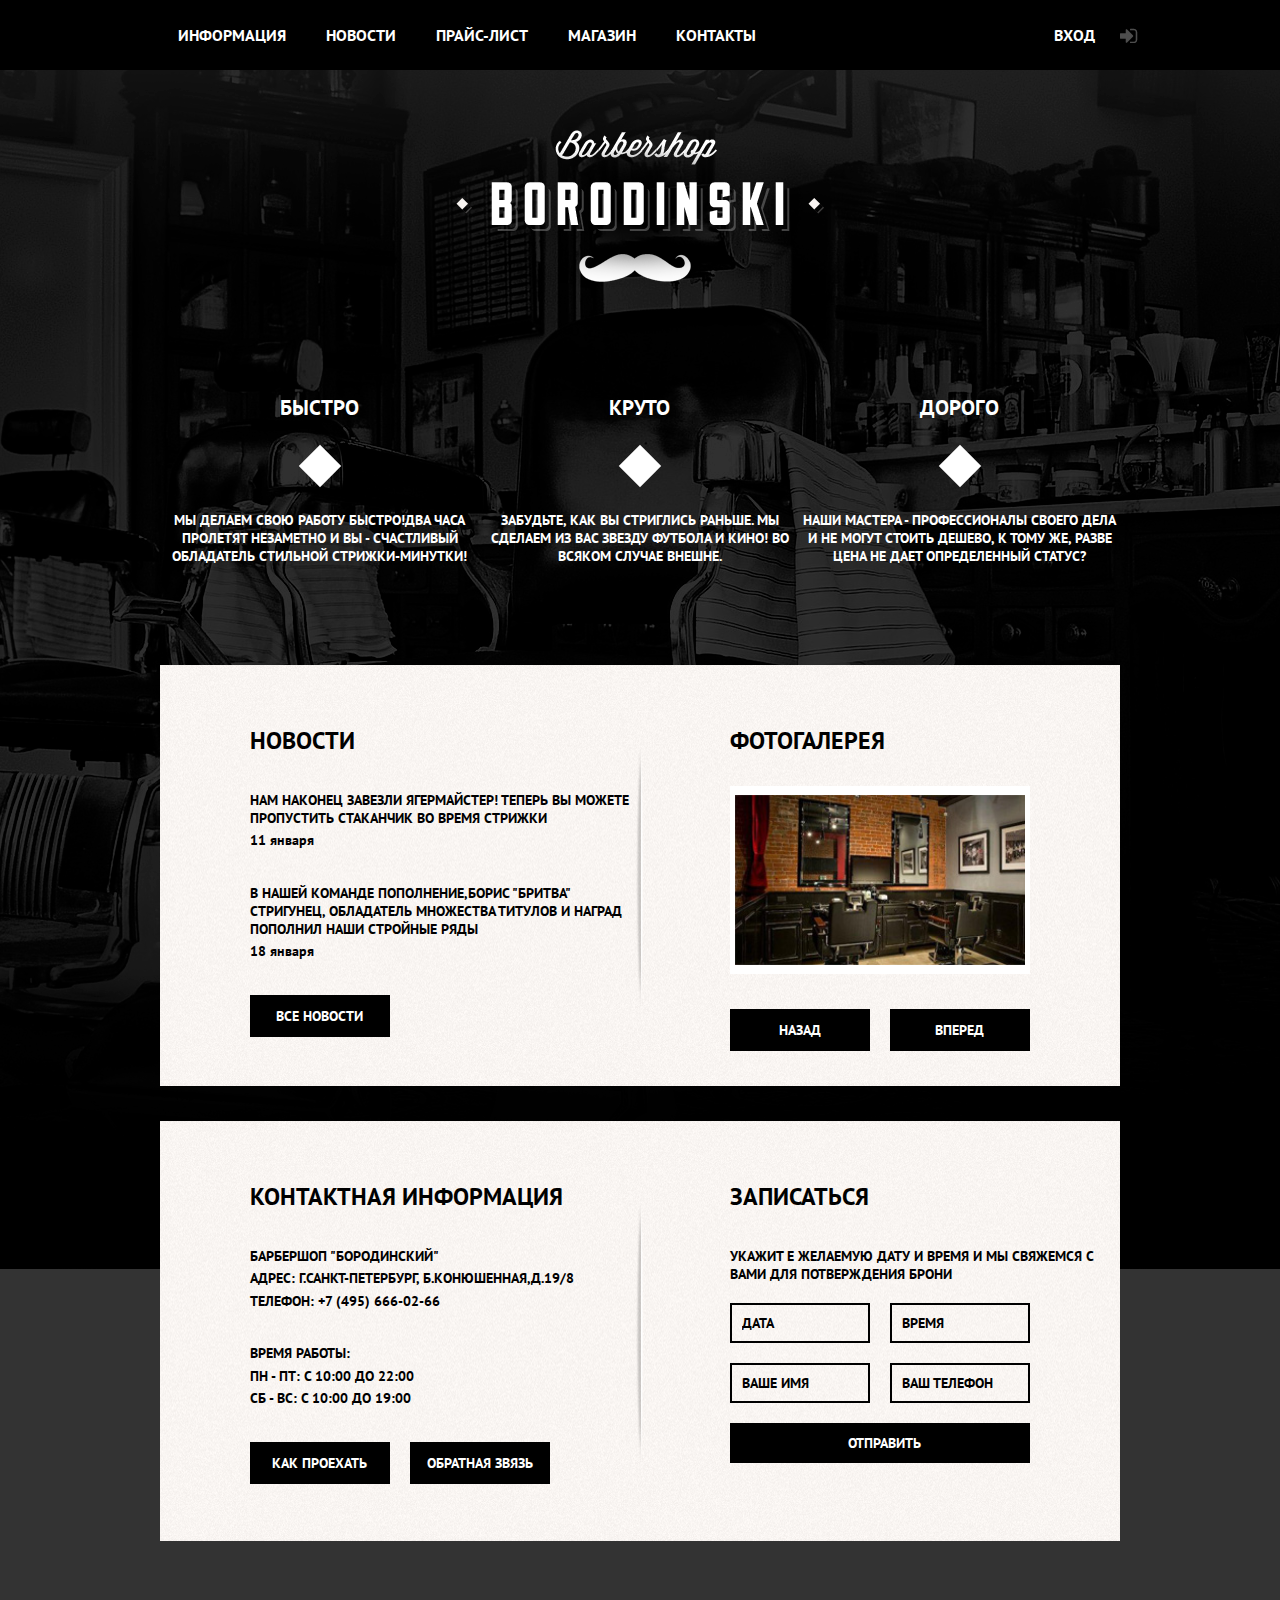
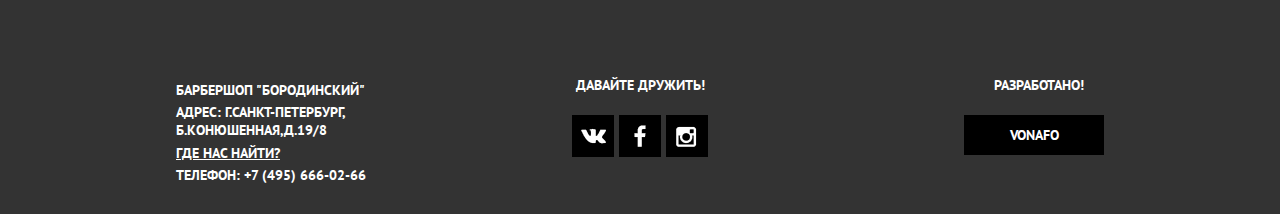
==== index.html @ 8587e0b2 "Initial commit" ====
<!DOCTYPE html>
<html lang="en">
<head>
  <meta charset="UTF-8">
  <meta name="viewport" content="width=device-width, initial-scale=1">
  <meta http-equiv="X-UA-Compatible" content="ie=edge">
  <link rel="stylesheet" href="css/style.css">
  <link href="https://fonts.googleapis.com/css?family=PT+Sans" rel="stylesheet">
  <title>BARBERSHOP</title>
</head>
<body>
  <header>
    <div class="navContainer">
      <img class="mobileLogo" src="css/img/smalllogo.png" alt="">
      <input type="checkbox" id="toggle">
      <label for="toggle" class="list"></label>
      <div class="burger">
        <ul>
          <li class="lazyCoder"><a href="#">ИНФОРМАЦИЯ</a></li>
          <li class="lazyCoder"><a href="#">НОВОСТИ</a></li>
          <li class="lazyCoder"><a href="pricelist.html">ПРАЙС-ЛИСТ</a></li>
          <li class="lazyCoder"><a href="store.html">МАГАЗИН</a></li>
          <li class="lazyCoder"><a href="#">КОНТАКТЫ</a></li>
          <li class="lazyCoder"><a сlass="enter" href="#modal">ВХОД</a></li>
        </ul>
      </div>
      <ul class="desktop">
        <li><a href="#">ИНФОРМАЦИЯ</a></li>
        <li><a href="#">НОВОСТИ</a></li>
        <li><a href="pricelist.html">ПРАЙС-ЛИСТ</a></li>
        <li><a href="store.html">МАГАЗИН</a></li>
        <li><a href="#">КОНТАКТЫ</a></li>
      </ul>
      <div class="beforeEnter">
        <a сlass="enter" href="#modal">ВХОД</a>
      </div>
      <div id="modal" class="showmodal">
        <div class="login">
        <a class="close" href="#close"><img src="css/img/closemodal.png" alt=""></a>
        <h2>ЛИЧНЫЙ КАБИНЕТ</h2>
        <p>ВВедите пожалуйста свой логин и пароль</p>
        <div class="loginform">
          <div class="forname"><input placeholder="ЛОГИН" type="text"> <img src="css/img/user.png" alt=""></div>
          <div class="forpassword"><input placeholder="ПАРОЛЬ" type="password"><img disabled src="css/img/password.png" alt=""></div>
          <input type="checkbox" id="remember">
          <label for="remember">ЗАПОМНИТЬ МЕНЯ</label>
          <p class="forgetpass">Я ЗАБЫЛ ПАРОЛЬ!</p>
          <input type="submit" class="brownHover" value="ВОЙТИ">
        </div>
        </div>
      </div>
    </div>
  </header>
  <main>
    <div class="bigLogo">
      <img src="css/img/biglogo.png" alt="">
    </div>
    <div class="advantages">
      <div class="fast">
        <h2>БЫСТРО</h2>
        <div class="sqr"></div>
          <p>МЫ ДЕЛАЕМ СВОЮ РАБОТУ БЫСТРО!ДВА ЧАСА 
          ПРОЛЕТЯТ НЕЗАМЕТНО И ВЫ - СЧАСТЛИВЫЙ 
          ОБЛАДАТЕЛЬ СТИЛЬНОЙ СТРИЖКИ-МИНУТКИ!</p>
      </div>
      <div class="cool">
        <h2>КРУТО</h2>
        <div class="sqr"></div>
            <p>ЗАБУДЬТЕ, КАК ВЫ СТРИГЛИСЬ РАНЬШЕ.
            МЫ СДЕЛАЕМ ИЗ ВАС ЗВЕЗДУ ФУТБОЛА И КИНО! 
            ВО ВСЯКОМ СЛУЧАЕ ВНЕШНЕ.</p>
      </div>
      <div class="expensive">
        <h2>ДОРОГО</h2>
        <div class="sqr"></div>
            <p>НАШИ МАСТЕРА - ПРОФЕССИОНАЛЫ СВОЕГО ДЕЛА И
              НЕ МОГУТ СТОИТЬ ДЕШЕВО, К ТОМУ ЖЕ, РАЗВЕ ЦЕНА
              НЕ ДАЕТ ОПРЕДЕЛЕННЫЙ СТАТУС?</p>
      </div>
    </div>
    <div class="aboutUs">
      <img class="shadow" src="css/img/shadow.png" alt="">
      <div class="news">
        <h2>НОВОСТИ</h2>
        <div class="fornews">
          <p>НАМ НАКОНЕЦ ЗАВЕЗЛИ ЯГЕРМАЙСТЕР! ТЕПЕРЬ ВЫ МОЖЕТЕ
          ПРОПУСТИТЬ СТАКАНЧИК ВО ВРЕМЯ СТРИЖКИ</p>
          <p>11 января</p>
        </div>
        <div class="fornews">
          <p>В НАШЕЙ КОМАНДЕ ПОПОЛНЕНИЕ,БОРИС "БРИТВА" СТРИГУНЕЦ,
          ОБЛАДАТЕЛЬ МНОЖЕСТВА ТИТУЛОВ И НАГРАД ПОПОЛНИЛ НАШИ 
          СТРОЙНЫЕ РЯДЫ</p>
          <p>18 января</p>
        </div>
        <button class="generalBtn brownHover">
          <a href="#">ВСЕ НОВОСТИ</a>
        </button>
      </div>
      <div class="gallery">
        <h2>ФОТОГАЛЕРЕЯ</h2>
        <div class="forslide">
          <img src="css/img/slide1.jpg" alt="">
        </div>
          <div class="controls">
            <button class="generalBtn brownHover">
              <a href="#">НАЗАД</a>
            </button>
            <button class="generalBtn brownHover">
              <a href="#">ВПЕРЕД</a>
            </button>
        </div>
      </div>
    </div>
    <div class="space"></div>
    <div class="contact">
      <img class="shadow" src="css/img/shadow.png" alt="">
      <div class="contactInfo">
        <h2>КОНТАКТНАЯ ИНФОРМАЦИЯ</h2>
        <div class="fornews">
          <p>БАРБЕРШОП "БОРОДИНСКИЙ"</p>
          <p>АДРЕС: Г.САНКТ-ПЕТЕРБУРГ, Б.КОНЮШЕННАЯ,Д.19/8</p>
          <p>ТЕЛЕФОН: +7 (495) 666-02-66</p>
        </div>
        <div class="fornews">
          <p>ВРЕМЯ РАБОТЫ:</p>
          <p>ПН - ПТ: С 10:00 ДО 22:00</p>
          <p>СБ - ВС: С 10:00 ДО 19:00</p>
        </div>
        <div id="map" class="showmap">
          <a class="close" href="#close"><img src="css/img/closemodal.png" alt=""></a>
          <div class="mapbg"></div>
        </div>
        <div class="controls">
          <button class="generalBtn brownHover">
            <a href="#map">КАК ПРОЕХАТЬ</a>
          </button>
          <button class="generalBtn brownHover">
            <a href="#">ОБРАТНАЯ ЗВЯЗЬ</a>
          </button>
      </div>
      </div>
      <div class="getfeedback">
        <h2>ЗАПИСАТЬСЯ</h2>
        <div class="fornews">
          <p>УКАЖИТ Е ЖЕЛАЕМУЮ ДАТУ И ВРЕМЯ И МЫ СВЯЖЕМСЯ
          С ВАМИ ДЛЯ ПОТВЕРЖДЕНИЯ БРОНИ</p>
        </div>
        <div class="form">
          <input placeholder="ДАТА"  type="text" onfocus="(this.type='date')"  id="date">
          <input placeholder="ВРЕМЯ" type="text" onfocus="(this.type='time')"  id="time">
          <input placeholder="ВАШЕ ИМЯ" type="text" id="name">
          <input placeholder="ВАШ ТЕЛЕФОН" type="tel" id="phone">
          <input type="submit" class="brownHover" value="ОТПРАВИТЬ">
        </div>
      </div>
    </div>
  </main>
  <footer>
    <div class="footerContainer">
      <div class="smallContact">
        <p>БАРБЕРШОП "БОРОДИНСКИЙ"</p>
        <p>АДРЕС: Г.САНКТ-ПЕТЕРБУРГ, Б.КОНЮШЕННАЯ,Д.19/8</p>
        <p class="underline">ГДЕ НАС НАЙТИ?</p>
        <p>ТЕЛЕФОН: +7 (495) 666-02-66</p>
      </div>
      <div class="social">
        <p>ДАВАЙТЕ ДРУЖИТЬ!</p>
        <div class="socialIcons">
          <div class="vk whiteHover">
            <img src="css/img/vk.png" alt="" class="white">
            <img src="css/img/vkblack.png" alt="" class="black">
          </div>
          <div class="fb whiteHover">
            <img src="css/img/fb.png" alt=""class="white">
            <img src="css/img/fbblack.png" alt="" class="black">
          </div>
          <div class="insta whiteHover">
            <img src="css/img/instagram.png" alt="" class="white">
            <img src="css/img/instagramblack.png" alt="" class="black">
          </div>
        </div>
      </div>
      <div class="creators">
        <p class="forAuthor">РАЗРАБОТАНО!</p>
        <div class="vonafo whiteHover"><p>VONAFO</p></div>
      </div>
    </div>
  </footer>
</body>
</html>
---- css/style.css ----
*{
  margin: 0;
  padding: 0;
  box-sizing: border-box;
  font-family: "PT Sans" , sans-serif;
}
body{
  background-image: url(img/bg.png);
  background-attachment: fixed;
  background-repeat: no-repeat;
  background-position: top;
  height:100%;
}
header{
  min-height: 70px;
  width: 100%;
  background: #000;
  display: flex;
  justify-content: center;
}
.navContainer {
  justify-content: center;
  background: #000;
  width: 960px;
}
.desktop {
  display: inline;
}
.mobileLogo{
  display: none;
  padding-top: 15px;
  padding-bottom: 11px;
  margin: 0 auto;
}
.beforeEnter::after{
  content: "";
  position: absolute;
  width: 18px;
  top: 28px;
  height: 15px;
  background-image: url(img/enter.png);
}
.burger{
  position: absolute;
  width: 70vw;
  height: 100vh;
  background: black;
  z-index: 9999;
  display: none;
}
#toggle{
  display: none;
}
#toggle:checked ~ .burger{
  display: block;
}
.list{
  display: none;
  position: absolute;
  top: 15px;
  left: 15px;
  width: 24px;
  height: 24px;
  background-image: url(img/list.png);
}
li a {
  display: inline-block;
  height: 70px;
  width: 100%;
  color: #fff;
  text-decoration: none;
}
ul.desktop li.active a:after {
    content: "";
    display: block;
    height: 4px;
    background: #ffffff;
    position: absolute;
    left: 20px;
    right: 20px;
    bottom: 0;
}
.desktop li {
  line-height: 70px;
  padding: 0 18px;
  font-weight: bold;
  list-style-type:none;
  display: inline-block;
  position: relative;
}
.lazyCoder{
  font-weight: bold;
}
.lazyCoder img {
  float: left;
}
.navContainer li:hover{
  background: #333;
}
.beforeEnter:hover  {
  padding-left: 15px;
  background: #333;
}
.beforeEnter:hover .beforeEnter::after{
  background-image: url(img/whiteenter.png);
}
.beforeEnter{
  float: right;
  color: #fff;
  line-height: 70px;
}
.beforeEnter a{
  display: inline-block;
  width: 100%;
  font-weight: bold;
  padding: 0 25px;
  color: #fff;
  text-decoration: none;
}
.showmodal {
  display: none;
  top:120px;
  left: 0;
  right: 0;
  margin: auto;
  z-index: 9999;
  width: 460px;
  height: 385px;
  position: fixed;
  pointer-events: none;
  background-image:  url(img/whtebg.png);
}
.showmap{
  display: none;
  top:120px;
  left: 0;
  right: 0;
  margin: auto;
  z-index: 9999;
  width:50%;
  height: 48%;
  position: fixed;
  pointer-events: none;
  background: #fff;
}
.showmodal:target , .showmap:target{
  display: block;
  pointer-events: auto;
}
.mapbg{
  margin: 0.25% auto;
  width: 98%;
  height: 98%;
  background-image: url(img/map.png);
  background-repeat: no-repeat;
  background-position: center;
}
.login {
  padding: 55px 0 0 80px;
}
.login p {
  text-transform:uppercase;
  font-size: 14px;
  font-weight: bold;
  padding-top: 35px;
}
.loginform input[type="text"], input[type="password"]{
  width: 300px;
}
#remember {
  display: none;
}
.loginform label {
  font-size: 14px;
  font-weight: bold;
  cursor: pointer;
}
.loginform label::before {
  margin-right: 5px;
  margin-top: 15px;
  content: "";
  width: 20px;
  height: 20px;
  border: 2px solid #000;
  display: inline-block;
  vertical-align: bottom;
}
.loginform input:checked + label::before {
  background-image: url(img/check.png);
  background-position: center;
  background-repeat: no-repeat;
}
.forname, .forpassword{
  position: relative;
  width: 300px;
}
.forname img ,.forpassword img{
  position: absolute;
  top: 33px;
  right: 10px;
}
.forgetpass{
  display: inline-block;
  text-decoration: underline;
  margin-left: 34px;
  padding-top: 0;
}
.close {
  position: absolute;
  right:-30px;
  top:5px;
  line-height: 21px;
}
main{
  width: 960px;
  margin: 0 auto;
}
.bigLogo {
  display: flex;
  justify-content: center;
  padding-top: 60px;
}
.advantages {
  padding-top: 60px;
  padding-bottom: 100px;
  color: #fff;
  display: flex;
  flex-wrap: wrap;
  justify-content: space-around;
}
.fast , .cool , .expensive {
  width: 33.3%;
  text-align: center;
  font-size: 14px;
  font-weight: bold;
}
.sqr {
  margin: 30px auto;
  width: 30px;
  height: 30px;
  background: #fff;
  transform: rotate(45deg);
}
.aboutUs , .contact{
  justify-content: space-around;
  display: flex;
  flex-wrap: wrap;
  position: relative;
  min-height: 420px;
  width: 100%;
  background-image: url(img/whtebg.png);
}
.aboutUs{
  margin-bottom: 35px;
}
.contact{
  margin-bottom: 70px;
}
.shadow {
  position: absolute;
  top: 0;
  left: 0;
  bottom: 0;
  right: 0;
  margin: auto;
}
.news , .gallery ,.contactInfo , .getfeedback {
  padding-left: 80px;
  margin-top: 60px;
  width: 48%;
}
.fornews {
  padding-top: 30px;
}
.fornews p {
  padding-top: 4.5px;
  font-size: 14px;
  font-weight: bold;
}
.generalBtn {
  border:none;
  outline: none;
  margin:35px 0;
  margin-right: 20px;
  width: 140px;
  height: 42px;
  background: #000;
  display: block;
  justify-content: center;
}
.generalBtn a{
  text-align: center;
  width: 100%;
  line-height: 42px;
  color:#fff;
  font-size: 14px;
  text-decoration: none;
  font-weight: bold;
}
.forslide {
  display: flex;
  justify-content: center;
  align-items: center;
  width: 300px;
  background: #fff;
  height: 188px;
  margin-top: 30px;
}
.forslide img {
  height: 170px;
  width: 290px;
}
.controls {
  display: flex;
}
.form {
  justify-content: space-between;
  flex-wrap: wrap;
  display: flex;
  width: 300px;
}
input {
  border: 2px solid #000;
  background-color: rgba(255,255,255,0);
  width: 140px;
  height: 40px;
  padding-left: 10px;
  color: #000;
  font-size: 14px;
  margin-top: 20px;
}
::-webkit-input-placeholder {
  color: #000;
  font-size: 14px;
  font-weight: bold;
}
input[type="submit"] {
  width: 300px;
  background: #000;
  color: #fff;
  font-size: 14px;
  font-weight: bold;
  cursor: pointer;
}
footer{
  background: #333;
  width: 100%;
}
.footerContainer {
  margin: 0 auto;
  width: 960px;
  display: flex;
  justify-content:space-around;
  flex-wrap: wrap;
}
.smallContact, .social , .creators{
  width: 30%;
  padding-top: 65px;
  margin-bottom: 30px;
}
.smallContact p {
  padding-top:4.5px;
  font-size: 14px;
  color: #fff;
  font-weight: bold;
}
.social, .creators {
  text-align: center;
  font-size: 14px;
  color: #fff;
  font-weight: bold;
}
.underline{
  text-decoration: underline;
}
.socialIcons {
  width: 140px;
  display: flex;
  justify-content: space-around;
  margin: 21px auto;
}
.vk , .fb , .insta {
  display: flex;
  width: 42px;
  height: 42px;
  background: #000;
  align-items: center;
  justify-content: center;
}
.forAuthor {
  text-align: right;
  padding-right: 20px;
}
.vonafo {
  width: 140px;
  height: 40px;
  margin: 21px auto;
  background: #000;
  line-height: 40px;
  justify-content: center;
  color: #fff;
  font-size: 14px;
  font-weight: bold;
  float: right;
}
.brownHover:hover {
  background: #723b08;
 border-color: #723b08;
}
.black{
  display: none;
}
.whiteHover:hover{
  background: #fff;
  color:#000;
}
.vk:hover  .black , .fb:hover .black , .insta:hover .black {
    display: block;
}
.vk:hover  .white , .fb:hover  .white , .insta:hover .white  {
    display: none;
}
input:focus {
  outline: none !important;
  border-color: #723b08 !important;
}
@media only screen and (min-width:768px)  and (max-width:1024px) {
    main , .footerContainer{
      width: auto;
      }
    .news , .gallery ,.contactInfo , .getfeedback {
      padding-left: 40px;
    }
    .desktop li {
      padding: 0 7px;
    }
  }
@media only screen  and (max-width:767px) {
    main , .footerContainer{
      width: auto;
    }
    header{
      min-height: 50px;
    }
    .list{
      display: block;
    }
    .advantages{
      padding: 50px 0;
    }
    .beforeEnter ,  .desktop{
      display: none;
    }
    .mobileLogo {
      display: block;
    }
    .fast, .cool, .expensive {
      width: 100%
    }
    .news , .gallery , .contactInfo , .getfeedback {
      padding-left: 0;
      width: 100%;
    }
    .getfeedback {
      margin-top: 0;
      margin-bottom: 30px;
    }
    .forslide {
      margin: 15px auto;
    }
    .controls{
      justify-content: space-around;
    }
    .generalBtn{
      margin: 35px auto;
    }
    .form{
      margin: 0 auto;
    }
    .news h2 , .gallery h2 , .contactInfo h2 , .getfeedback h2 {
       text-align: center;
    }
    .fornews{
      text-align: center;
    }
    .bigLogo, .doublespace{
      display:none;
    }
    .smallContact, .social, .creators {
      width: 100%;
      padding-top: 15px;
    }
    .shadow{
      display: none;
    }
    .smallContact p {
      text-align: center;
    }
    .form{
      width: 260px;
      justify-content: center;
    }
    .login {
      padding: 5px;
    }
    .close {
      left: 215px;
      top: 10px;
    }
    .forAuthor{
      text-align: center;
    }
    .vonafo{
      float: none;
    }
}
@media only screen  and (max-width:325px) {
  *{
    font-size: 12px;
  }
  .news , .gallery ,.contactInfo , .getfeedback {
    padding-left: 5px;
    }
  .beforeEnter ,  .desktop{
  display: none;
  }
  .list{
  display: block;
  }
  .close {
    left: 200px;
    top: 10px;
    }
}
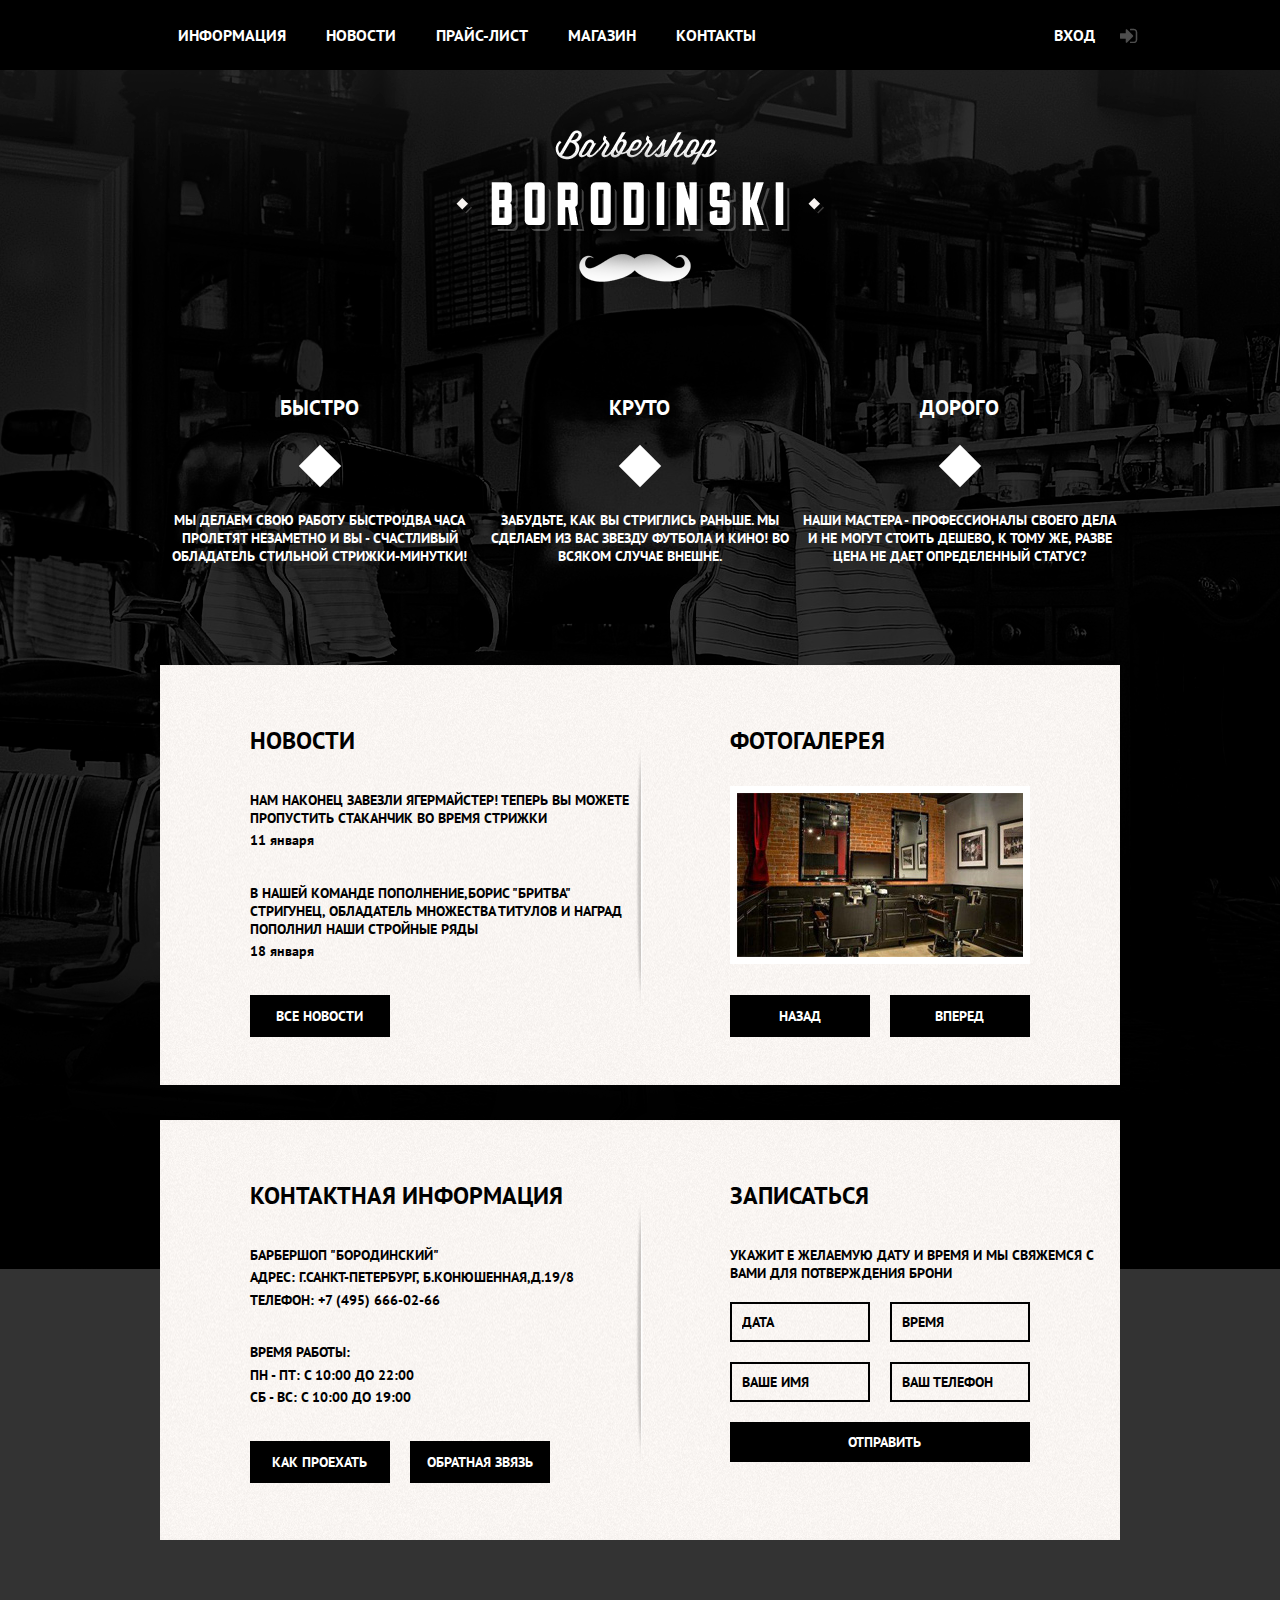
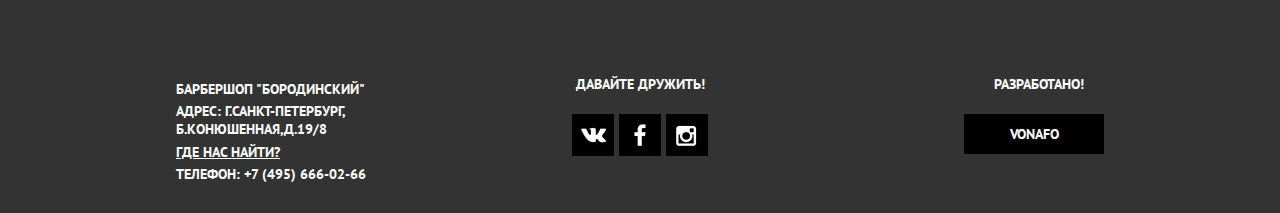
==== commit e71eca8c: "fix buttons" ====
--- a/index.html
+++ b/index.html
@@ -41,7 +41,7 @@
         <p>ВВедите пожалуйста свой логин и пароль</p>
         <div class="loginform">
           <div class="forname"><input placeholder="ЛОГИН" type="text"> <img src="css/img/user.png" alt=""></div>
-          <div class="forpassword"><input placeholder="ПАРОЛЬ" type="password"><img disabled src="css/img/password.png" alt=""></div>
+          <div class="forpassword"><input placeholder="ПАРОЛЬ" type="password"><img src="css/img/password.png" alt=""></div>
           <input type="checkbox" id="remember">
           <label for="remember">ЗАПОМНИТЬ МЕНЯ</label>
           <p class="forgetpass">Я ЗАБЫЛ ПАРОЛЬ!</p>
@@ -99,9 +99,9 @@
       </div>
       <div class="gallery">
         <h2>ФОТОГАЛЕРЕЯ</h2>
-        <div class="forslide">
+        <!--<div class="forslide">-->
           <img src="css/img/slide1.jpg" alt="">
-        </div>
+        <!--</div>-->
           <div class="controls">
             <button class="generalBtn brownHover">
               <a href="#">НАЗАД</a>
@@ -129,7 +129,7 @@
         </div>
         <div id="map" class="showmap">
           <a class="close" href="#close"><img src="css/img/closemodal.png" alt=""></a>
-          <div class="mapbg"></div>
+          <iframe src="https://www.google.com/maps/embed?pb=!1m18!1m12!1m3!1d1510.296161823272!2d30.523065537566524!3d50.45962679553298!2m3!1f0!2f0!3f0!3m2!1i1024!2i768!4f13.1!3m3!1m2!1s0x0%3A0x9bb1b5375abbc47!2sGoogle+Ukraine!5e0!3m2!1sru!2sua!4v1527343606045" width="100%" height="100%"  allowfullscreen></iframe>
         </div>
         <div class="controls">
           <button class="generalBtn brownHover">
@@ -172,7 +172,7 @@
             <img src="css/img/vkblack.png" alt="" class="black">
           </div>
           <div class="fb whiteHover">
-            <img src="css/img/fb.png" alt=""class="white">
+            <img src="css/img/fb.png" alt="" class="white">
             <img src="css/img/fbblack.png" alt="" class="black">
           </div>
           <div class="insta whiteHover">
--- a/css/style.css
+++ b/css/style.css
@@ -137,11 +137,14 @@
   right: 0;
   margin: auto;
   z-index: 9999;
-  width:50%;
-  height: 48%;
+  width:75%;
+  height: 55%;
   position: fixed;
   pointer-events: none;
-  background: #fff;
+  background: rgba(255,255,255 0);
+}
+.showmap iframe{
+  border: 7px solid #fff;
 }
 .showmodal:target , .showmap:target{
   display: block;
@@ -268,6 +271,14 @@
   padding-left: 80px;
   margin-top: 60px;
   width: 48%;
+}
+.gallery img{
+    border: 7px solid #fff;
+    display:  block;
+    margin-top: 30px;
+}
+.gallery button{
+    margin-top: 31px;
 }
 .fornews {
   padding-top: 30px;
@@ -297,19 +308,6 @@
   text-decoration: none;
   font-weight: bold;
 }
-.forslide {
-  display: flex;
-  justify-content: center;
-  align-items: center;
-  width: 300px;
-  background: #fff;
-  height: 188px;
-  margin-top: 30px;
-}
-.forslide img {
-  height: 170px;
-  width: 290px;
-}
 .controls {
   display: flex;
 }
@@ -465,11 +463,15 @@
       margin-top: 0;
       margin-bottom: 30px;
     }
-    .forslide {
+    .gallery img {
       margin: 15px auto;
     }
     .controls{
-      justify-content: space-around;
+        flex-wrap: wrap;
+      justify-content: center;
+    }
+    .controls button, .aboutUs button , .getfeedback input[type="submit"]{
+        width: 270px;
     }
     .generalBtn{
       margin: 35px auto;
@@ -504,8 +506,8 @@
       padding: 5px;
     }
     .close {
-      left: 215px;
-      top: 10px;
+      top: -30px;
+      right: -30px;
     }
     .forAuthor{
       text-align: center;
@@ -513,11 +515,12 @@
     .vonafo{
       float: none;
     }
-}
-@media only screen  and (max-width:325px) {
-  *{
-    font-size: 12px;
-  }
+    .showmodal {
+      max-width: 335px;
+    }
+}
+@media only screen  and (max-width:350px) {
+
   .news , .gallery ,.contactInfo , .getfeedback {
     padding-left: 5px;
     }
@@ -527,8 +530,28 @@
   .list{
   display: block;
   }
+  .showmodal{
+    width: 300px;
+  }
+  .showmodal input[type="text"] , input[type="password"]{
+    display: block;
+    width: 270px;
+    margin: 20px auto;
+  }
+  .showmodal input[type="submit"]{
+    width: 270px;
+    display: block;
+    margin: 20px auto;
+  }
+  .forname img, .forpassword img{
+    right: 40px;
+    top:15px;
+  }
+  .forgetpass{
+    margin-left: 5px;
+  }
   .close {
-    left: 200px;
-    top: 10px;
-    }
-}
+    top: -30px;
+    right: 0;
+    }
+}
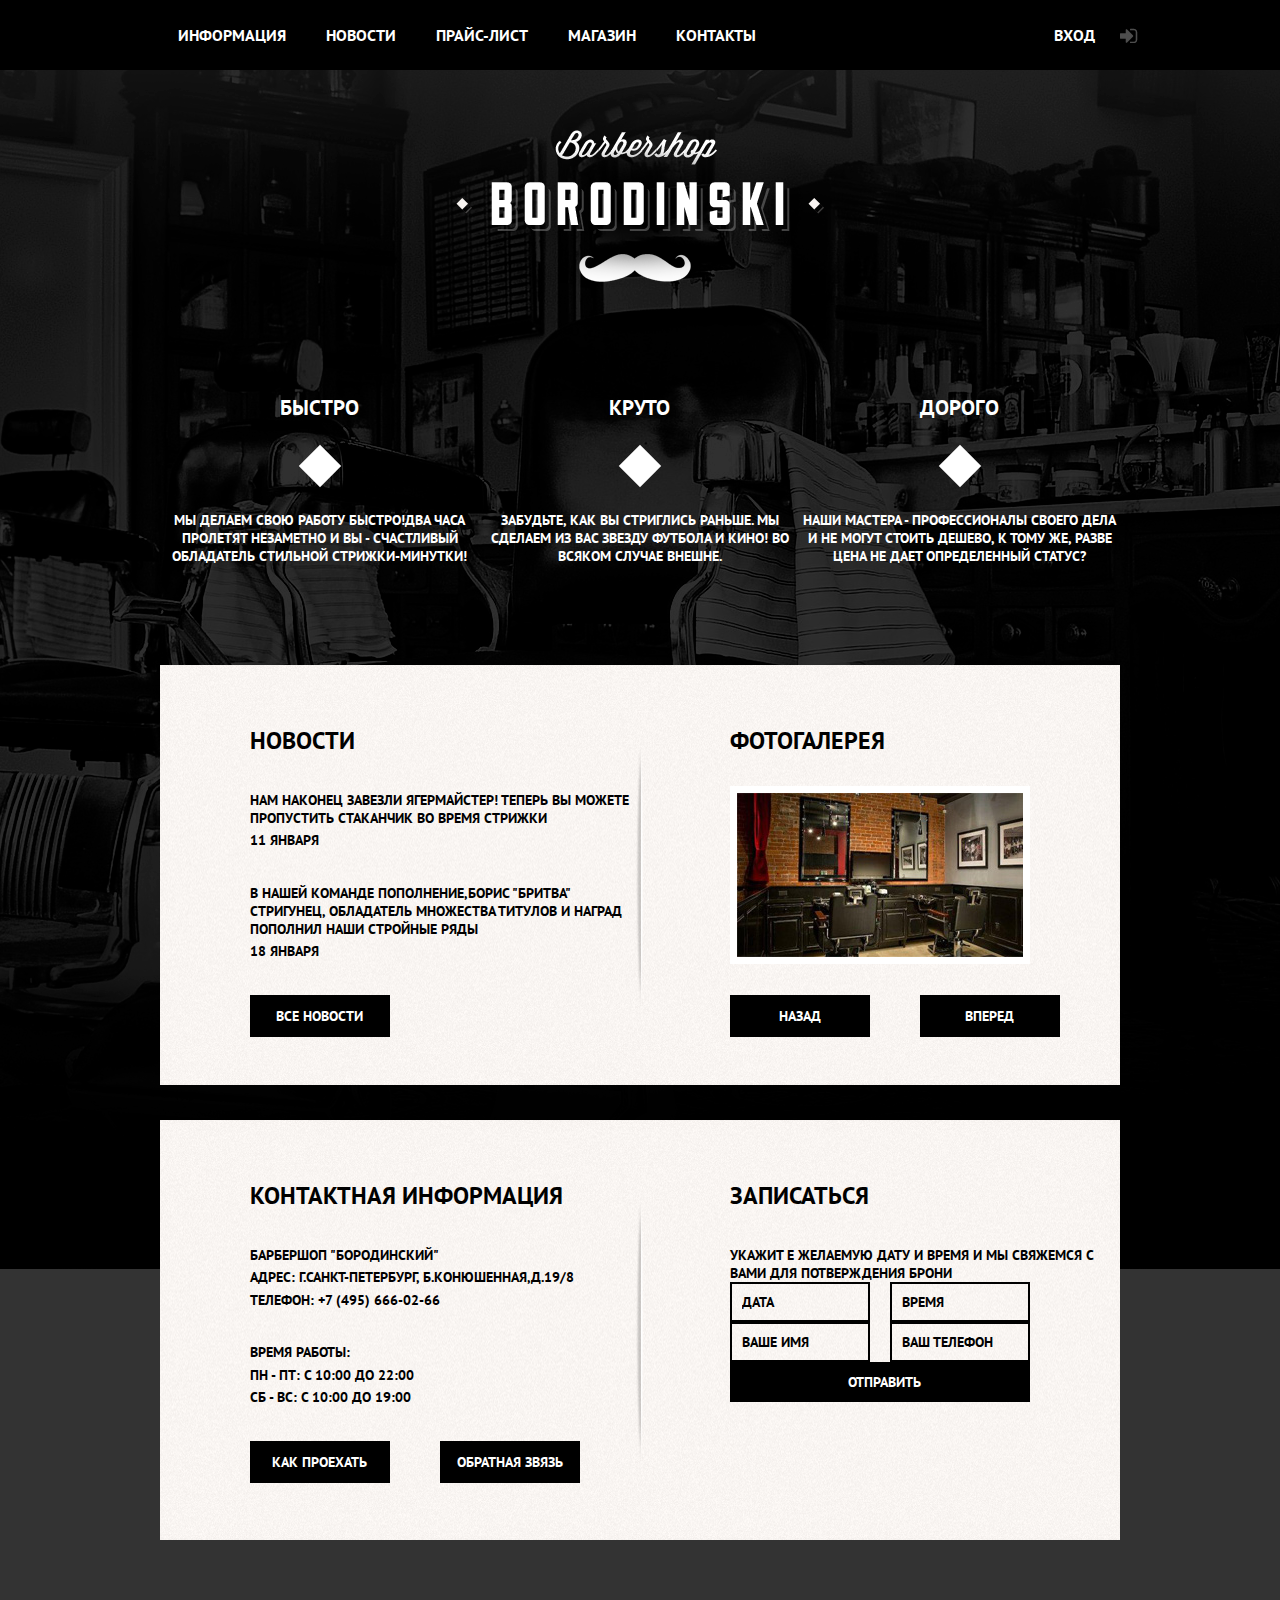
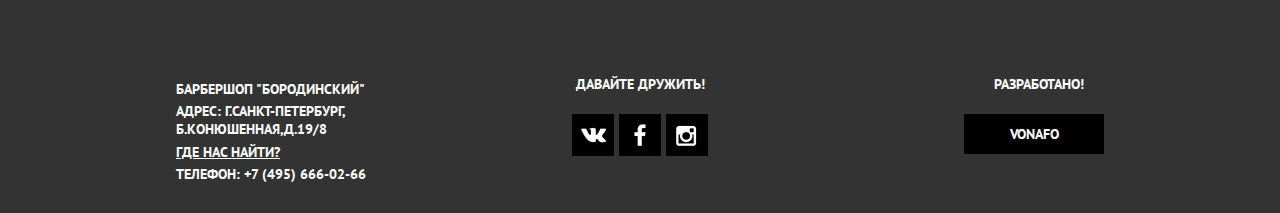
==== commit 6cb45c3a: "a lot of fix" ====
--- a/index.html
+++ b/index.html
@@ -9,51 +9,53 @@
   <title>BARBERSHOP</title>
 </head>
 <body>
-  <header>
-    <div class="navContainer">
-      <img class="mobileLogo" src="css/img/smalllogo.png" alt="">
-      <input type="checkbox" id="toggle">
-      <label for="toggle" class="list"></label>
-      <div class="burger">
+    <header>
+    <div class="navcontainer">
+      <img class="mobilelogo" src="css/img/smalllogo.png" alt="imageForReaders">
+      <input type="checkbox" id="burger">
+      <label for="burger" class="list"></label>
+      <div class="hiddenlist">
         <ul>
-          <li class="lazyCoder"><a href="#">ИНФОРМАЦИЯ</a></li>
-          <li class="lazyCoder"><a href="#">НОВОСТИ</a></li>
-          <li class="lazyCoder"><a href="pricelist.html">ПРАЙС-ЛИСТ</a></li>
-          <li class="lazyCoder"><a href="store.html">МАГАЗИН</a></li>
-          <li class="lazyCoder"><a href="#">КОНТАКТЫ</a></li>
-          <li class="lazyCoder"><a сlass="enter" href="#modal">ВХОД</a></li>
+          <li class="lazycoder"><a href="index.html">ИНФОРМАЦИЯ</a></li>
+          <li class="lazycoder"><a href="#">НОВОСТИ</a></li>
+          <li class="lazycoder"><a href="pricelist.html">ПРАЙС-ЛИСТ</a></li>
+          <li class="lazycoder"><a href="store.html">МАГАЗИН</a></li>
+          <li class="lazycoder"><a href="#">КОНТАКТЫ</a></li>
+          <li class="lazycoder"><a сlass="enter" href="#modal">ВХОД</a></li>
         </ul>
       </div>
       <ul class="desktop">
-        <li><a href="#">ИНФОРМАЦИЯ</a></li>
+        <li><a href="index.html">ИНФОРМАЦИЯ</a></li>
         <li><a href="#">НОВОСТИ</a></li>
         <li><a href="pricelist.html">ПРАЙС-ЛИСТ</a></li>
         <li><a href="store.html">МАГАЗИН</a></li>
         <li><a href="#">КОНТАКТЫ</a></li>
       </ul>
-      <div class="beforeEnter">
+      <div class="beforeenter">
         <a сlass="enter" href="#modal">ВХОД</a>
       </div>
       <div id="modal" class="showmodal">
         <div class="login">
-        <a class="close" href="#close"><img src="css/img/closemodal.png" alt=""></a>
+        <a class="close" href="#close"><img src="css/img/closemodal.png" alt="imageForReaders"></a>
         <h2>ЛИЧНЫЙ КАБИНЕТ</h2>
         <p>ВВедите пожалуйста свой логин и пароль</p>
         <div class="loginform">
-          <div class="forname"><input placeholder="ЛОГИН" type="text"> <img src="css/img/user.png" alt=""></div>
-          <div class="forpassword"><input placeholder="ПАРОЛЬ" type="password"><img src="css/img/password.png" alt=""></div>
+          <div class="forname"><input placeholder="ЛОГИН" type="text"></div>
+          <div class="forpassword">
+            <input placeholder="ПАРОЛЬ" type="password" >
+          </div>
           <input type="checkbox" id="remember">
           <label for="remember">ЗАПОМНИТЬ МЕНЯ</label>
           <p class="forgetpass">Я ЗАБЫЛ ПАРОЛЬ!</p>
-          <input type="submit" class="brownHover" value="ВОЙТИ">
+          <input type="submit" class="brownhover" value="ВОЙТИ">
         </div>
         </div>
       </div>
     </div>
   </header>
-  <main>
-    <div class="bigLogo">
-      <img src="css/img/biglogo.png" alt="">
+    <main>
+    <div class="biglogo">
+      <img src="css/img/biglogo.png" alt="imageForReaders">
     </div>
     <div class="advantages">
       <div class="fast">
@@ -78,8 +80,8 @@
               НЕ ДАЕТ ОПРЕДЕЛЕННЫЙ СТАТУС?</p>
       </div>
     </div>
-    <div class="aboutUs">
-      <img class="shadow" src="css/img/shadow.png" alt="">
+    <div class="aboutus">
+      <img class="shadow" src="css/img/shadow.png" alt="imageForReaders">
       <div class="news">
         <h2>НОВОСТИ</h2>
         <div class="fornews">
@@ -93,29 +95,26 @@
           СТРОЙНЫЕ РЯДЫ</p>
           <p>18 января</p>
         </div>
-        <button class="generalBtn brownHover">
-          <a href="#">ВСЕ НОВОСТИ</a>
-        </button>
+        <a class="nodecoration" href="#"><button  disabled class="generalbtn brownhover">
+          ВСЕ НОВОСТИ
+        </button></a>
       </div>
       <div class="gallery">
         <h2>ФОТОГАЛЕРЕЯ</h2>
-        <!--<div class="forslide">-->
-          <img src="css/img/slide1.jpg" alt="">
-        <!--</div>-->
-          <div class="controls">
-            <button class="generalBtn brownHover">
-              <a href="#">НАЗАД</a>
-            </button>
-            <button class="generalBtn brownHover">
-              <a href="#">ВПЕРЕД</a>
-            </button>
+        <img src="css/img/slide1.jpg" alt="imageForReaders">
+        <div class="controls">
+          <a href="#" class="nodecoration">
+            <button disabled  class="generalbtn brownhover">НАЗАД</button>
+          </a>
+          <a href="#" class="nodecoration">
+            <button disabled class="generalbtn brownhover">ВПЕРЕД</button>
+          </a>
         </div>
       </div>
     </div>
-    <div class="space"></div>
     <div class="contact">
-      <img class="shadow" src="css/img/shadow.png" alt="">
-      <div class="contactInfo">
+      <img class="shadow" src="css/img/shadow.png" alt="imageForReaders">
+      <div class="contactinfo">
         <h2>КОНТАКТНАЯ ИНФОРМАЦИЯ</h2>
         <div class="fornews">
           <p>БАРБЕРШОП "БОРОДИНСКИЙ"</p>
@@ -128,16 +127,16 @@
           <p>СБ - ВС: С 10:00 ДО 19:00</p>
         </div>
         <div id="map" class="showmap">
-          <a class="close" href="#close"><img src="css/img/closemodal.png" alt=""></a>
-          <iframe src="https://www.google.com/maps/embed?pb=!1m18!1m12!1m3!1d1510.296161823272!2d30.523065537566524!3d50.45962679553298!2m3!1f0!2f0!3f0!3m2!1i1024!2i768!4f13.1!3m3!1m2!1s0x0%3A0x9bb1b5375abbc47!2sGoogle+Ukraine!5e0!3m2!1sru!2sua!4v1527343606045" width="100%" height="100%"  allowfullscreen></iframe>
+          <a class="close" href="#close"><img src="css/img/closemodal.png" alt="imageForReaders"></a>
+          <iframe src="https://www.google.com/maps/embed?pb=!1m18!1m12!1m3!1d1510.296161823272!2d30.523065537566524!3d50.45962679553298!2m3!1f0!2f0!3f0!3m2!1i1024!2i768!4f13.1!3m3!1m2!1s0x0%3A0x9bb1b5375abbc47!2sGoogle+Ukraine!5e0!3m2!1sru!2sua!4v1527343606045"  allowfullscreen></iframe>
         </div>
         <div class="controls">
-          <button class="generalBtn brownHover">
-            <a href="#map">КАК ПРОЕХАТЬ</a>
-          </button>
-          <button class="generalBtn brownHover">
-            <a href="#">ОБРАТНАЯ ЗВЯЗЬ</a>
-          </button>
+          <a href="#map" class="nodecoration"><button  class="generalbtn brownhover">
+            КАК ПРОЕХАТЬ
+          </button></a>
+          <a href="#" class="nodecoration"><button  disabled class="generalbtn brownhover">
+            ОБРАТНАЯ ЗВЯЗЬ
+          </button></a>
       </div>
       </div>
       <div class="getfeedback">
@@ -147,8 +146,8 @@
           С ВАМИ ДЛЯ ПОТВЕРЖДЕНИЯ БРОНИ</p>
         </div>
         <div class="form">
-          <input placeholder="ДАТА"  type="text" onfocus="(this.type='date')"  id="date">
-          <input placeholder="ВРЕМЯ" type="text" onfocus="(this.type='time')"  id="time">
+          <input placeholder="ДАТА"  type="text"  id="date">
+          <input placeholder="ВРЕМЯ" type="text"  id="time">
           <input placeholder="ВАШЕ ИМЯ" type="text" id="name">
           <input placeholder="ВАШ ТЕЛЕФОН" type="tel" id="phone">
           <input type="submit" class="brownHover" value="ОТПРАВИТЬ">
@@ -156,36 +155,37 @@
       </div>
     </div>
   </main>
-  <footer>
-    <div class="footerContainer">
-      <div class="smallContact">
-        <p>БАРБЕРШОП "БОРОДИНСКИЙ"</p>
-        <p>АДРЕС: Г.САНКТ-ПЕТЕРБУРГ, Б.КОНЮШЕННАЯ,Д.19/8</p>
-        <p class="underline">ГДЕ НАС НАЙТИ?</p>
-        <p>ТЕЛЕФОН: +7 (495) 666-02-66</p>
-      </div>
-      <div class="social">
-        <p>ДАВАЙТЕ ДРУЖИТЬ!</p>
-        <div class="socialIcons">
-          <div class="vk whiteHover">
-            <img src="css/img/vk.png" alt="" class="white">
-            <img src="css/img/vkblack.png" alt="" class="black">
-          </div>
-          <div class="fb whiteHover">
-            <img src="css/img/fb.png" alt="" class="white">
-            <img src="css/img/fbblack.png" alt="" class="black">
-          </div>
-          <div class="insta whiteHover">
-            <img src="css/img/instagram.png" alt="" class="white">
-            <img src="css/img/instagramblack.png" alt="" class="black">
+    <footer>
+      <div class="footercontainer">
+        <div class="smallcontact">
+          <p>БАРБЕРШОП "БОРОДИНСКИЙ"</p>
+          <p>АДРЕС: Г.САНКТ-ПЕТЕРБУРГ, Б.КОНЮШЕННАЯ,Д.19/8</p>
+          <p class="underline">ГДЕ НАС НАЙТИ?</p>
+          <p>ТЕЛЕФОН: +7 (495) 666-02-66</p>
+        </div>
+        <div class="social">
+          <p>ДАВАЙТЕ ДРУЖИТЬ!</p>
+          <div class="socialicons">
+            <a href="https://vk.com/vonafo"><div class="vk whitehover">
+              <img src="css/img/vk.png" alt="vk" class="white">
+              <img src="css/img/vkblack.png" alt="vk" class="black">
+            </div></a>
+            <a href="https://www.facebook.com/vonafo"><div class="fb whitehover">
+              <img src="css/img/fb.png" alt="fb" class="white">
+              <img src="css/img/fbblack.png" alt="fb" class="black">
+            </div></a>
+            <a href="https://www.instagram.com/vonafo/"><div class="insta whitehover">
+              <img src="css/img/instagram.png" alt="instagram" class="white">
+              <img src="css/img/instagramblack.png" alt="instagram" class="black">
+            </div></a>
           </div>
         </div>
+        <div class="creators">
+          <p class="forauthor">РАЗРАБОТАНО!</p>
+          <div onclick="easter()" class="vonafo whitehover"><p>VONAFO</p></div>
+        </div>
       </div>
-      <div class="creators">
-        <p class="forAuthor">РАЗРАБОТАНО!</p>
-        <div class="vonafo whiteHover"><p>VONAFO</p></div>
-      </div>
-    </div>
-  </footer>
+    </footer>
+    <script src="js/myscript.js"></script>
 </body>
 </html>
--- a/css/style.css
+++ b/css/style.css
@@ -1,4 +1,7 @@
+@import "normalize.css";
 *{
+  user-select: none;
+  text-transform: uppercase;
   margin: 0;
   padding: 0;
   box-sizing: border-box;
@@ -18,7 +21,7 @@
   display: flex;
   justify-content: center;
 }
-.navContainer {
+.navcontainer {
   justify-content: center;
   background: #000;
   width: 960px;
@@ -26,13 +29,13 @@
 .desktop {
   display: inline;
 }
-.mobileLogo{
+.mobilelogo{
   display: none;
   padding-top: 15px;
   padding-bottom: 11px;
   margin: 0 auto;
 }
-.beforeEnter::after{
+.beforeenter::after{
   content: "";
   position: absolute;
   width: 18px;
@@ -40,18 +43,21 @@
   height: 15px;
   background-image: url(img/enter.png);
 }
-.burger{
-  position: absolute;
-  width: 70vw;
+
+.hiddenlist{
+  padding-left: 15px;
+  padding-top: 10px;
+  position: absolute;
+  width: 100vw;
   height: 100vh;
   background: black;
   z-index: 9999;
   display: none;
 }
-#toggle{
-  display: none;
-}
-#toggle:checked ~ .burger{
+#burger{
+  display: none;
+}
+#burger:checked ~ .hiddenlist{
   display: block;
 }
 .list{
@@ -70,15 +76,8 @@
   color: #fff;
   text-decoration: none;
 }
-ul.desktop li.active a:after {
-    content: "";
-    display: block;
-    height: 4px;
-    background: #ffffff;
-    position: absolute;
-    left: 20px;
-    right: 20px;
-    bottom: 0;
+ul.desktop li.active a {
+  border-bottom: 4px solid #fff;
 }
 .desktop li {
   line-height: 70px;
@@ -88,28 +87,57 @@
   display: inline-block;
   position: relative;
 }
-.lazyCoder{
-  font-weight: bold;
-}
-.lazyCoder img {
+.forname::after {
+  content: "";
+  width: 15px;
+  height: 15px;
+  position: absolute;
+  right: 5px;
+  top: 0;
+  bottom: 0;
+  margin: auto;
+  background-image: url("img/user.png");
+  background-position: center;
+  background-repeat: no-repeat;
+}
+.forpassword::after{
+  content: "";
+  width: 15px;
+  height: 17px;
+  position: absolute;
+  right: 5px;
+  top: 0;
+  bottom: 0;
+  margin: auto;
+  background-image: url("img/password.png");
+  background-position: center;
+  background-repeat: no-repeat;
+}
+.lazycoder{
+  font-weight: bold;
+}
+.lazycoder img {
   float: left;
 }
-.navContainer li:hover{
+.navcontainer li:hover{
   background: #333;
 }
-.beforeEnter:hover  {
+.beforeenter:hover  {
   padding-left: 15px;
   background: #333;
 }
-.beforeEnter:hover .beforeEnter::after{
+.beforeenter:hover .beforeenter::after{
   background-image: url(img/whiteenter.png);
 }
-.beforeEnter{
+.beforeenter{
   float: right;
   color: #fff;
   line-height: 70px;
 }
-.beforeEnter a{
+.beforeenter a{
+  -webkit-appearance:button;
+  -moz-appearance:button;
+  appearance:button;
   display: inline-block;
   width: 100%;
   font-weight: bold;
@@ -145,10 +173,21 @@
 }
 .showmap iframe{
   border: 7px solid #fff;
-}
-.showmodal:target , .showmap:target{
+  width: 100%;
+  height:80%;
+}
+.showmodal:target ,
+.showmap:target{
   display: block;
   pointer-events: auto;
+}
+.nodecoration{
+  -webkit-appearance:button;
+  -moz-appearance:button;
+  appearance:button;
+  text-decoration: none;
+  display: block;
+  width: 100%;
 }
 .mapbg{
   margin: 0.25% auto;
@@ -166,21 +205,28 @@
   font-size: 14px;
   font-weight: bold;
   padding-top: 35px;
-}
-.loginform input[type="text"], input[type="password"]{
+  margin-bottom: 20px;
+}
+.loginform input[type="text"],
+input[type="password"] {
   width: 300px;
 }
 #remember {
   display: none;
 }
 .loginform label {
+  padding-left: 30px;
+  position: relative;
   font-size: 14px;
   font-weight: bold;
   cursor: pointer;
 }
 .loginform label::before {
-  margin-right: 5px;
-  margin-top: 15px;
+  margin: auto;
+  top: 0;
+  bottom: 0;
+  left: 0;
+  position: absolute;
   content: "";
   width: 20px;
   height: 20px;
@@ -193,14 +239,13 @@
   background-position: center;
   background-repeat: no-repeat;
 }
-.forname, .forpassword{
+.forname,
+.forpassword{
   position: relative;
   width: 300px;
 }
-.forname img ,.forpassword img{
-  position: absolute;
-  top: 33px;
-  right: 10px;
+.forname{
+  margin-bottom: 20px;
 }
 .forgetpass{
   display: inline-block;
@@ -218,7 +263,7 @@
   width: 960px;
   margin: 0 auto;
 }
-.bigLogo {
+.biglogo {
   display: flex;
   justify-content: center;
   padding-top: 60px;
@@ -231,7 +276,9 @@
   flex-wrap: wrap;
   justify-content: space-around;
 }
-.fast , .cool , .expensive {
+.fast ,
+.cool ,
+.expensive {
   width: 33.3%;
   text-align: center;
   font-size: 14px;
@@ -244,7 +291,7 @@
   background: #fff;
   transform: rotate(45deg);
 }
-.aboutUs , .contact{
+.aboutus , .contact{
   justify-content: space-around;
   display: flex;
   flex-wrap: wrap;
@@ -253,7 +300,7 @@
   width: 100%;
   background-image: url(img/whtebg.png);
 }
-.aboutUs{
+.aboutus{
   margin-bottom: 35px;
 }
 .contact{
@@ -267,18 +314,21 @@
   right: 0;
   margin: auto;
 }
-.news , .gallery ,.contactInfo , .getfeedback {
+.news ,
+.gallery ,
+.contactinfo,
+.getfeedback {
   padding-left: 80px;
   margin-top: 60px;
   width: 48%;
 }
 .gallery img{
-    border: 7px solid #fff;
-    display:  block;
-    margin-top: 30px;
+  border: 7px solid #fff;
+  display:  block;
+  margin-top: 30px;
 }
 .gallery button{
-    margin-top: 31px;
+  margin-top: 31px;
 }
 .fornews {
   padding-top: 30px;
@@ -288,25 +338,22 @@
   font-size: 14px;
   font-weight: bold;
 }
-.generalBtn {
-  border:none;
+.generalbtn {
+  font-size: 14px;
+  line-height: 42px;
+  color: #fff;
+  font-weight: bold;
+  cursor: pointer;
+  border: none;
   outline: none;
-  margin:35px 0;
+  margin: 35px 0;
   margin-right: 20px;
   width: 140px;
   height: 42px;
   background: #000;
   display: block;
   justify-content: center;
-}
-.generalBtn a{
-  text-align: center;
-  width: 100%;
-  line-height: 42px;
-  color:#fff;
-  font-size: 14px;
   text-decoration: none;
-  font-weight: bold;
 }
 .controls {
   display: flex;
@@ -325,7 +372,6 @@
   padding-left: 10px;
   color: #000;
   font-size: 14px;
-  margin-top: 20px;
 }
 ::-webkit-input-placeholder {
   color: #000;
@@ -344,25 +390,28 @@
   background: #333;
   width: 100%;
 }
-.footerContainer {
+.footercontainer {
   margin: 0 auto;
   width: 960px;
   display: flex;
   justify-content:space-around;
   flex-wrap: wrap;
 }
-.smallContact, .social , .creators{
+.smallcontact,
+.social,
+.creators{
   width: 30%;
   padding-top: 65px;
   margin-bottom: 30px;
 }
-.smallContact p {
+.smallcontact p {
   padding-top:4.5px;
   font-size: 14px;
   color: #fff;
   font-weight: bold;
 }
-.social, .creators {
+.social,
+.creators {
   text-align: center;
   font-size: 14px;
   color: #fff;
@@ -371,13 +420,15 @@
 .underline{
   text-decoration: underline;
 }
-.socialIcons {
+.socialicons {
   width: 140px;
   display: flex;
   justify-content: space-around;
   margin: 21px auto;
 }
-.vk , .fb , .insta {
+.vk ,
+.fb ,
+.insta {
   display: flex;
   width: 42px;
   height: 42px;
@@ -385,7 +436,7 @@
   align-items: center;
   justify-content: center;
 }
-.forAuthor {
+.forauthor {
   text-align: right;
   padding-right: 20px;
 }
@@ -401,157 +452,205 @@
   font-weight: bold;
   float: right;
 }
-.brownHover:hover {
+.nonactivebtn:hover .generalbtn{
   background: #723b08;
- border-color: #723b08;
+  border-color: #723b08;
+}
+.brownhover:hover {
+  background: #723b08;
+  border-color: #723b08;
 }
 .black{
   display: none;
 }
-.whiteHover:hover{
+.whitehover:hover{
   background: #fff;
   color:#000;
 }
-.vk:hover  .black , .fb:hover .black , .insta:hover .black {
-    display: block;
-}
-.vk:hover  .white , .fb:hover  .white , .insta:hover .white  {
-    display: none;
+.vk:hover  .black ,
+.fb:hover .black ,
+.insta:hover .black {
+  display: block;
+}
+.vk:hover  .white ,
+.fb:hover  .white ,
+.insta:hover .white  {
+  display: none;
 }
 input:focus {
   outline: none !important;
   border-color: #723b08 !important;
 }
 @media only screen and (min-width:768px)  and (max-width:1024px) {
-    main , .footerContainer{
-      width: auto;
-      }
-    .news , .gallery ,.contactInfo , .getfeedback {
-      padding-left: 40px;
-    }
-    .desktop li {
-      padding: 0 7px;
-    }
-  }
+  main ,
+  .footercontainer{
+    width: auto;
+  }
+  .news ,
+  .gallery ,
+  .contactinfo,
+  .getfeedback {
+    padding-left: 40px;
+  }
+  .desktop li {
+    padding: 0 7px;
+  }
+}
 @media only screen  and (max-width:767px) {
-    main , .footerContainer{
-      width: auto;
-    }
-    header{
-      min-height: 50px;
-    }
-    .list{
-      display: block;
-    }
-    .advantages{
-      padding: 50px 0;
-    }
-    .beforeEnter ,  .desktop{
-      display: none;
-    }
-    .mobileLogo {
-      display: block;
-    }
-    .fast, .cool, .expensive {
-      width: 100%
-    }
-    .news , .gallery , .contactInfo , .getfeedback {
-      padding-left: 0;
-      width: 100%;
-    }
-    .getfeedback {
-      margin-top: 0;
-      margin-bottom: 30px;
-    }
-    .gallery img {
-      margin: 15px auto;
-    }
-    .controls{
-        flex-wrap: wrap;
-      justify-content: center;
-    }
-    .controls button, .aboutUs button , .getfeedback input[type="submit"]{
-        width: 270px;
-    }
-    .generalBtn{
-      margin: 35px auto;
-    }
-    .form{
-      margin: 0 auto;
-    }
-    .news h2 , .gallery h2 , .contactInfo h2 , .getfeedback h2 {
-       text-align: center;
-    }
-    .fornews{
-      text-align: center;
-    }
-    .bigLogo, .doublespace{
-      display:none;
-    }
-    .smallContact, .social, .creators {
-      width: 100%;
-      padding-top: 15px;
-    }
-    .shadow{
-      display: none;
-    }
-    .smallContact p {
-      text-align: center;
-    }
-    .form{
-      width: 260px;
-      justify-content: center;
-    }
-    .login {
-      padding: 5px;
-    }
-    .close {
-      top: -30px;
-      right: -30px;
-    }
-    .forAuthor{
-      text-align: center;
-    }
-    .vonafo{
-      float: none;
-    }
-    .showmodal {
-      max-width: 335px;
-    }
+  main ,
+  .footercontainer{
+    width: auto;
+  }
+  header{
+    min-height: 50px;
+  }
+  .list{
+    display: block;
+  }
+  .advantages{
+    padding: 50px 0;
+  }
+  .beforeenter ,
+  .desktop{
+    display: none;
+  }
+  .mobilelogo {
+    display: block;
+  }
+  .fast,
+  .cool,
+  .expensive {
+    width: 100%
+  }
+  .news ,
+  .gallery ,
+  .contactinfo ,
+  .getfeedback {
+    padding-left: 0;
+    width: 100%;
+  }
+  .getfeedback {
+    margin-top: 0;
+    margin-bottom: 30px;
+  }
+  .gallery img {
+    width: 80%;
+    height: auto;
+    margin: 15px auto;
+  }
+  .controls{
+    flex-wrap: wrap;
+    justify-content: center;
+  }
+  .controls button,
+  .aboutus button ,
+  .getfeedback input[type="submit"],
+  .form input[type="text"],
+  .form input[type="tel"]{
+    width: 270px;
+    margin: 10px auto;
+  }
+  .generalbtn{
+    margin: 35px auto;
+  }
+  .form{
+    margin: 0 auto;
+  }
+  .news h2 ,
+  .gallery h2 ,
+  .contactinfo h2 ,
+  .getfeedback h2 {
+    text-align: center;
+  }
+  .fornews{
+    text-align: center;
+  }
+  .biglogo{
+    display:none;
+  }
+  .smallcontact,
+  .social,
+  .creators {
+    width: 100%;
+    padding-top: 15px;
+  }
+  .shadow{
+    display: none;
+  }
+  .smallcontact p {
+    text-align: center;
+  }
+  .form{
+    width: 260px;
+    justify-content: center;
+  }
+  .login {
+    padding: 10px;
+    text-align: center;
+  }
+  .forpassword{
+    margin: 20px auto ;
+  }
+  .forname{
+    margin: 0 auto 20px;
+  }
+  .forgetpass{
+    display: block;
+    margin: 0 auto 20px;
+  }
+  .close {
+    top: -30px;
+    right: 15px;
+  }
+  .forauthor{
+    text-align: center;
+  }
+  .vonafo{
+     float: none;
+   }
+  .showmodal {
+    width: 100%;
+  }
 }
 @media only screen  and (max-width:350px) {
 
-  .news , .gallery ,.contactInfo , .getfeedback {
+  .news ,
+  .gallery ,
+  .contactinfo ,
+  .getfeedback {
     padding-left: 5px;
-    }
-  .beforeEnter ,  .desktop{
-  display: none;
+  }
+  .forname,
+  .forpassword{
+    width: 270px;
+    margin: 0 auto;
+  }
+  .beforeenter ,
+  .desktop{
+    display: none;
   }
   .list{
-  display: block;
+    display: block;
   }
   .showmodal{
     width: 300px;
   }
-  .showmodal input[type="text"] , input[type="password"]{
+  .showmodal input[type="text"] ,
+  input[type="password"]{
     display: block;
     width: 270px;
     margin: 20px auto;
   }
-  .showmodal input[type="submit"]{
+  .showmodal input[type="submit"]  {
     width: 270px;
     display: block;
     margin: 20px auto;
   }
-  .forname img, .forpassword img{
-    right: 40px;
-    top:15px;
-  }
   .forgetpass{
     margin-left: 5px;
   }
   .close {
     top: -30px;
     right: 0;
-    }
-}
+  }
+}
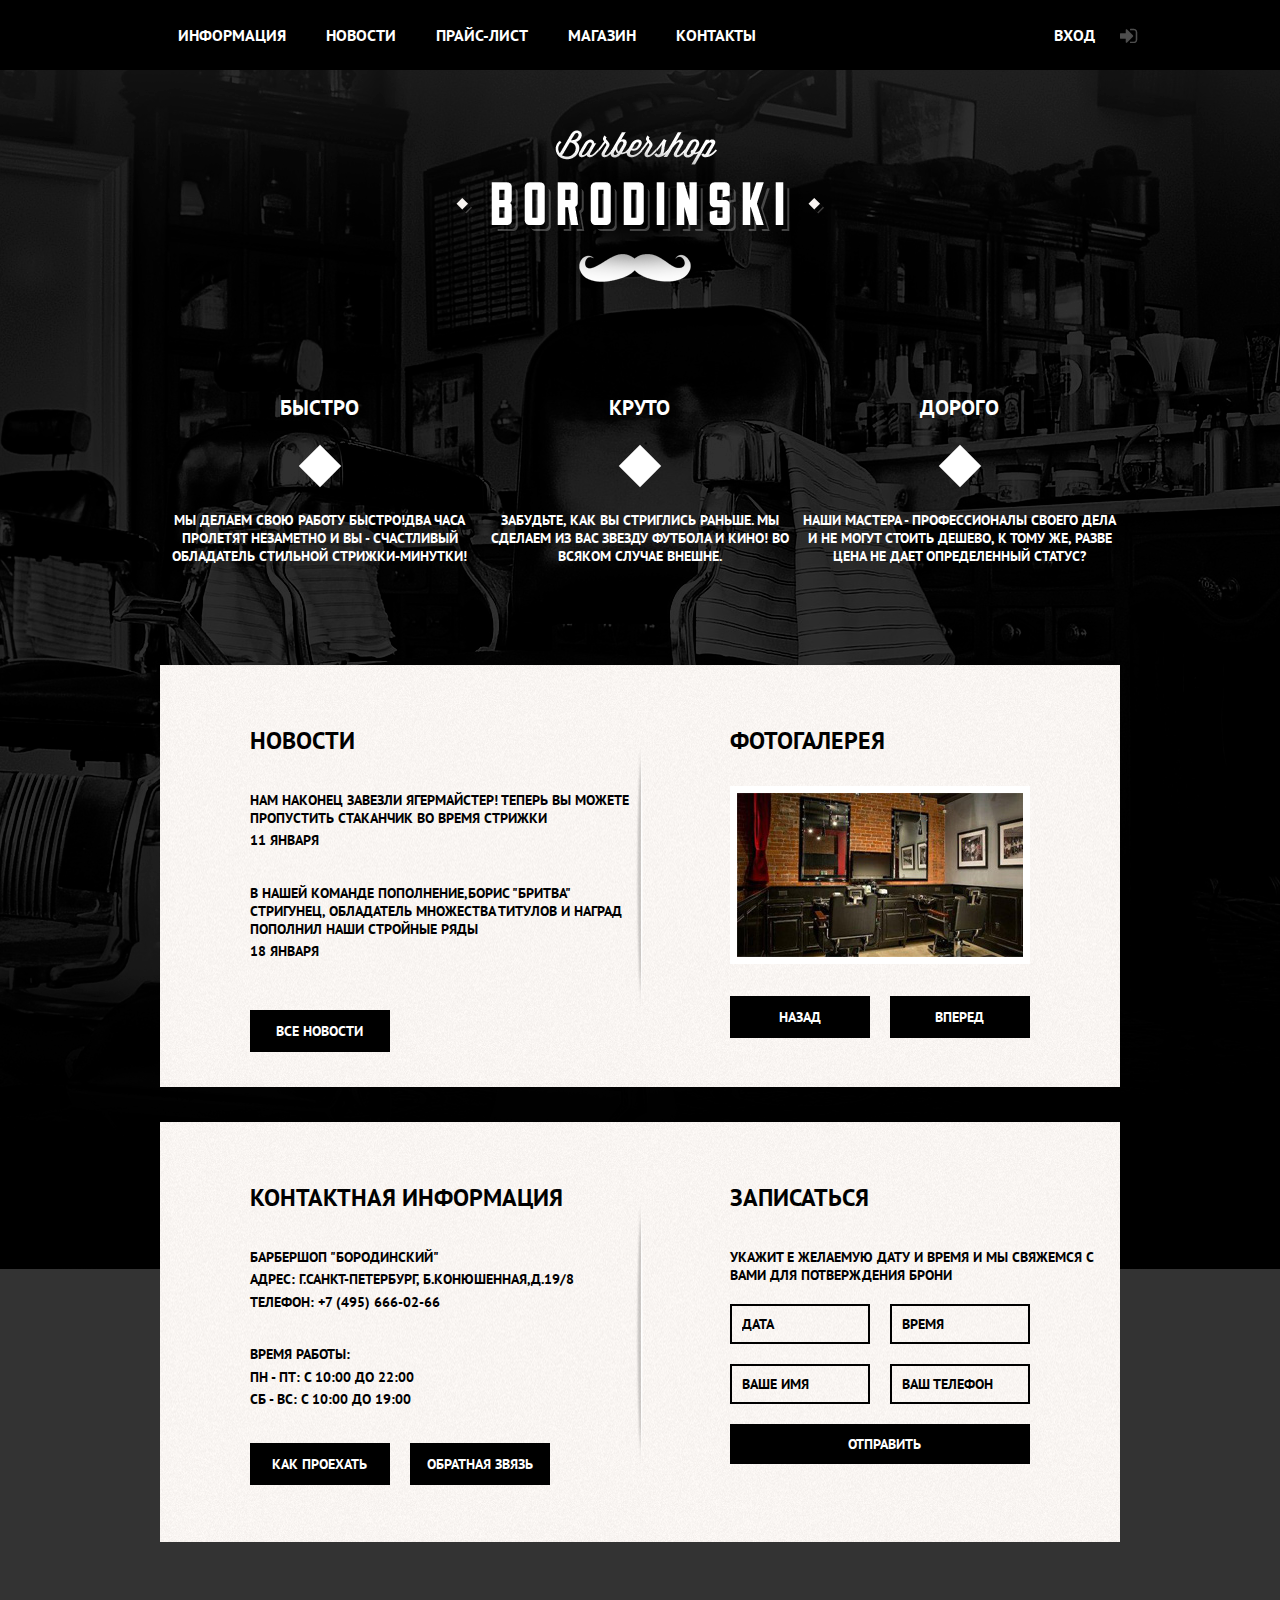
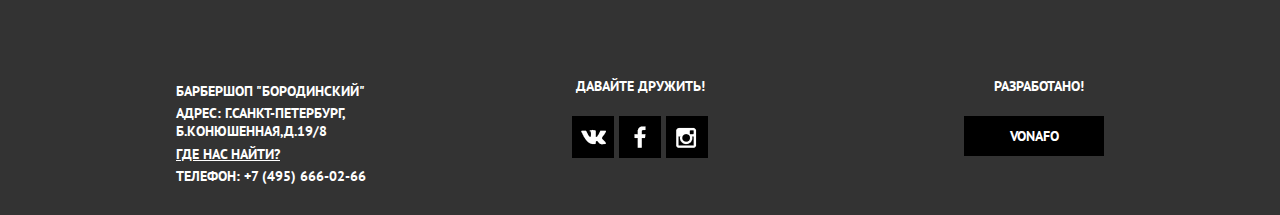
==== commit 34bea992: "fix bugs" ====
--- a/index.html
+++ b/index.html
@@ -95,7 +95,7 @@
           СТРОЙНЫЕ РЯДЫ</p>
           <p>18 января</p>
         </div>
-        <a class="nodecoration" href="#"><button  disabled class="generalbtn brownhover">
+        <a class="nodecoration" href="#"><button  disabled class="generalbtn brownhover allnewsbutton">
           ВСЕ НОВОСТИ
         </button></a>
       </div>
--- a/css/style.css
+++ b/css/style.css
@@ -115,9 +115,7 @@
 }
 .lazycoder{
   font-weight: bold;
-}
-.lazycoder img {
-  float: left;
+  line-height: 70px;
 }
 .navcontainer li:hover{
   background: #333;
@@ -135,9 +133,6 @@
   line-height: 70px;
 }
 .beforeenter a{
-  -webkit-appearance:button;
-  -moz-appearance:button;
-  appearance:button;
   display: inline-block;
   width: 100%;
   font-weight: bold;
@@ -153,7 +148,7 @@
   margin: auto;
   z-index: 9999;
   width: 460px;
-  height: 385px;
+  height: 415px;
   position: fixed;
   pointer-events: none;
   background-image:  url(img/whtebg.png);
@@ -182,12 +177,9 @@
   pointer-events: auto;
 }
 .nodecoration{
-  -webkit-appearance:button;
-  -moz-appearance:button;
-  appearance:button;
   text-decoration: none;
   display: block;
-  width: 100%;
+  width: auto;
 }
 .mapbg{
   margin: 0.25% auto;
@@ -247,6 +239,10 @@
 .forname{
   margin-bottom: 20px;
 }
+.forname input[type="text"],
+.forpassword input[type="password"] {
+  margin-top: 0;
+}
 .forgetpass{
   display: inline-block;
   text-decoration: underline;
@@ -328,8 +324,9 @@
   margin-top: 30px;
 }
 .gallery button{
-  margin-top: 31px;
-}
+  margin-top: 32px;
+}
+
 .fornews {
   padding-top: 30px;
 }
@@ -355,6 +352,9 @@
   justify-content: center;
   text-decoration: none;
 }
+.allnewsbutton{
+  margin-top: 50px;
+}
 .controls {
   display: flex;
 }
@@ -369,6 +369,7 @@
   background-color: rgba(255,255,255,0);
   width: 140px;
   height: 40px;
+  margin-top: 20px;
   padding-left: 10px;
   color: #000;
   font-size: 14px;
@@ -441,6 +442,7 @@
   padding-right: 20px;
 }
 .vonafo {
+  cursor: pointer;
   width: 140px;
   height: 40px;
   margin: 21px auto;
@@ -501,8 +503,14 @@
   .footercontainer{
     width: auto;
   }
+  .nodecoration{
+    width: 100%;
+  }
   header{
     min-height: 50px;
+  }
+  .forauthor{
+    padding-right:0;
   }
   .list{
     display: block;
